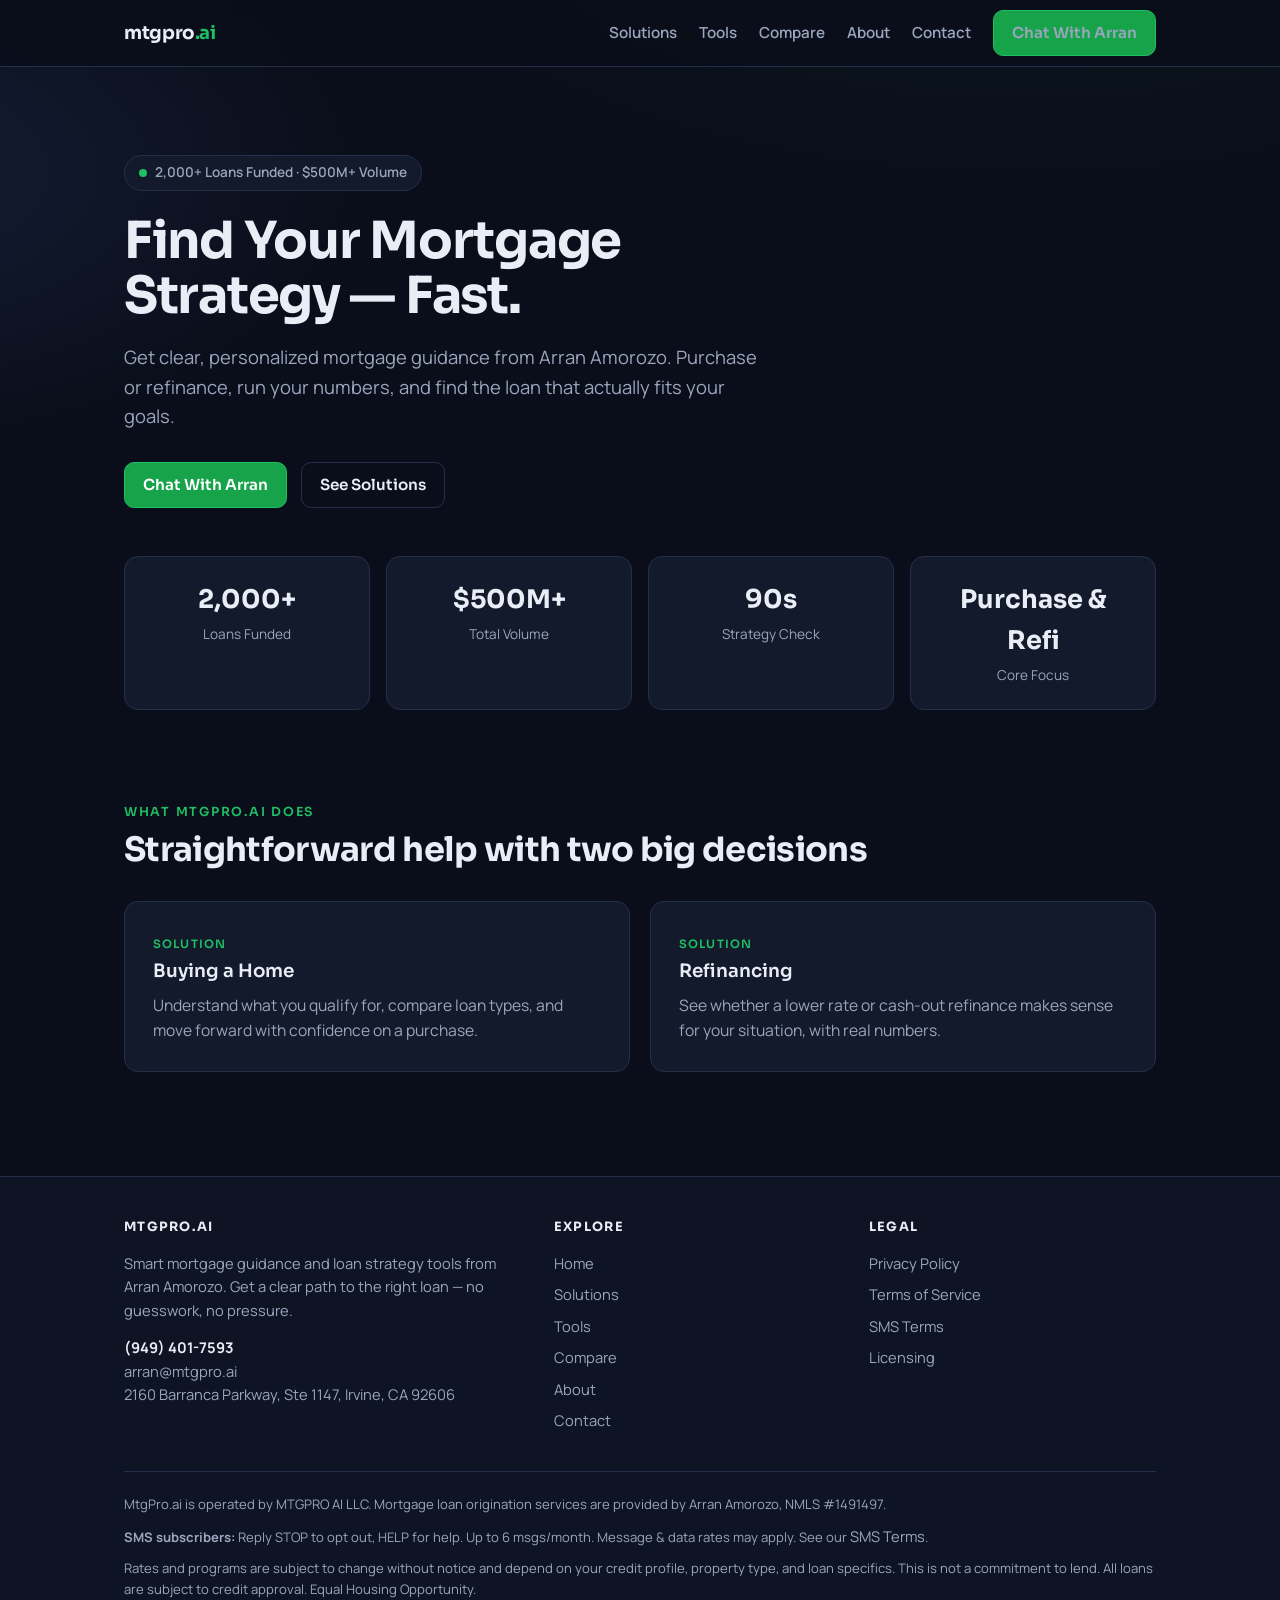
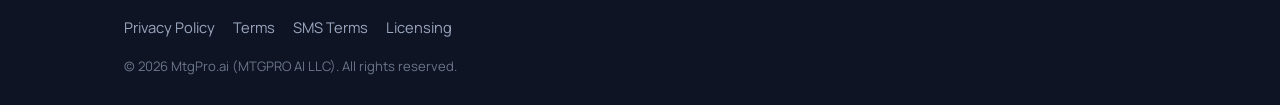
==== index.html @ 5b4d0ce7 "A2P approval microsite for MtgPro.ai (MTGPRO AI LLC) — standalone, temporary" ====
<!DOCTYPE html>
<html lang="en">
<head>
<meta charset="utf-8">
<meta name="viewport" content="width=device-width, initial-scale=1">
<title>Smart Mortgage Guidance | MtgPro.ai</title>
<meta name="description" content="MtgPro.ai — smart mortgage guidance from Arran Amorozo. Purchase, refinance, and loan strategy tools.">
<link rel="preconnect" href="https://fonts.googleapis.com">
<link rel="preconnect" href="https://fonts.gstatic.com" crossorigin>
<link href="https://fonts.googleapis.com/css2?family=Sora:wght@400;600;700&family=Manrope:wght@400;500;600;700&display=swap" rel="stylesheet">
<link rel="stylesheet" href="styles.css">
</head>
<body>
<header class="site">
  <div class="wrap nav">
    <a class="brand" href="index.html">mtgpro<span>.ai</span></a>
    <nav class="links">
      <a href="solutions.html">Solutions</a><a href="tools.html">Tools</a><a href="compare.html">Compare</a><a href="about.html">About</a><a href="contact.html">Contact</a>
      <a class="btn" href="contact.html">Chat With Arran</a>
    </nav>
  </div>
</header>

<section class="hero">
  <div class="wrap">
    <span class="pill"><span class="dot"></span> 2,000+ Loans Funded · $500M+ Volume</span>
    <h1>Find Your Mortgage<br>Strategy — Fast.</h1>
    <p class="lead" style="margin-top:20px;">Get clear, personalized mortgage guidance from Arran Amorozo. Purchase or refinance, run your numbers, and find the loan that actually fits your goals.</p>
    <div class="cta-row">
      <a class="btn" href="contact.html">Chat With Arran</a>
      <a class="btn ghost" href="solutions.html">See Solutions</a>
    </div>
    <div class="stats">
      <div class="stat"><div class="n">2,000+</div><div class="l">Loans Funded</div></div>
      <div class="stat"><div class="n">$500M+</div><div class="l">Total Volume</div></div>
      <div class="stat"><div class="n">90s</div><div class="l">Strategy Check</div></div>
      <div class="stat"><div class="n">Purchase &amp; Refi</div><div class="l">Core Focus</div></div>
    </div>
  </div>
</section>

<section style="padding-top:24px;">
  <div class="wrap">
    <span class="eyebrow">What MtgPro.ai Does</span>
    <h2>Straightforward help with two big decisions</h2>
    <div class="grid two" style="margin-top:24px;">
      <div class="card"><span class="tag">Solution</span><h3>Buying a Home</h3><p>Understand what you qualify for, compare loan types, and move forward with confidence on a purchase.</p></div>
      <div class="card"><span class="tag">Solution</span><h3>Refinancing</h3><p>See whether a lower rate or cash-out refinance makes sense for your situation, with real numbers.</p></div>
    </div>
  </div>
</section>

<footer class="site">
  <div class="wrap">
    <div class="cols">
      <div>
        <h4>MtgPro.ai</h4>
        <p style="font-size:.92rem;">Smart mortgage guidance and loan strategy tools from Arran Amorozo. Get a clear path to the right loan — no guesswork, no pressure.</p>
        <p style="margin-top:14px;font-size:.92rem;"><strong style="color:var(--text)">(949) 401-7593</strong><br>arran@mtgpro.ai<br>2160 Barranca Parkway, Ste 1147, Irvine, CA 92606</p>
      </div>
      <div>
        <h4>Explore</h4>
        <ul>
          <li><a href="index.html">Home</a></li>
          <li><a href="solutions.html">Solutions</a></li>
          <li><a href="tools.html">Tools</a></li>
          <li><a href="compare.html">Compare</a></li>
          <li><a href="about.html">About</a></li>
          <li><a href="contact.html">Contact</a></li>
        </ul>
      </div>
      <div>
        <h4>Legal</h4>
        <ul>
          <li><a href="privacy.html">Privacy Policy</a></li>
          <li><a href="terms.html">Terms of Service</a></li>
          <li><a href="sms-terms.html">SMS Terms</a></li>
          <li><a href="licensing.html">Licensing</a></li>
        </ul>
      </div>
    </div>
    <div class="disclaimer">
      <p>MtgPro.ai is operated by MTGPRO AI LLC. Mortgage loan origination services are provided by Arran Amorozo, NMLS #1491497.</p>
      <p><strong>SMS subscribers:</strong> Reply STOP to opt out, HELP for help. Up to 6 msgs/month. Message &amp; data rates may apply. See our <a href="sms-terms.html">SMS Terms</a>.</p>
      <p>Rates and programs are subject to change without notice and depend on your credit profile, property type, and loan specifics. This is not a commitment to lend. All loans are subject to credit approval. Equal Housing Opportunity.</p>
      <div class="legal-links">
        <a href="privacy.html">Privacy Policy</a>
        <a href="terms.html">Terms</a>
        <a href="sms-terms.html">SMS Terms</a>
        <a href="licensing.html">Licensing</a>
      </div>
      <p class="copy">© 2026 MtgPro.ai (MTGPRO AI LLC). All rights reserved.</p>
    </div>
  </div>
</footer>
</body>
</html>
---- styles.css ----
/* ===========================================================
   MtgPro.ai — /arran  | Shared stylesheet (A2P approval site)
   Dark navy + green accent. Self-contained, no frameworks.
   =========================================================== */

:root {
  --bg:        #0a0e1a;
  --bg-2:      #0e1424;
  --surface:   #131a2c;
  --surface-2: #182142;
  --border:    #243049;
  --text:      #e9edf5;
  --muted:     #9aa6bd;
  --faint:     #6b7689;
  --accent:    #16a34a;   /* green CTA, matches site */
  --accent-2:  #1fbf63;
  --navy:      #1b2746;
  --radius:    14px;
  --maxw:      1080px;
  --font-head: "Sora", system-ui, sans-serif;
  --font-body: "Manrope", system-ui, sans-serif;
}

* { box-sizing: border-box; margin: 0; padding: 0; }

html { scroll-behavior: smooth; }

body {
  font-family: var(--font-body);
  background:
    radial-gradient(1200px 600px at 80% -10%, rgba(31,191,99,0.07), transparent 60%),
    radial-gradient(900px 500px at -10% 10%, rgba(27,39,70,0.6), transparent 55%),
    var(--bg);
  color: var(--text);
  line-height: 1.6;
  -webkit-font-smoothing: antialiased;
}

.wrap { max-width: var(--maxw); margin: 0 auto; padding: 0 24px; }

a { color: var(--accent-2); text-decoration: none; }
a:hover { text-decoration: underline; }

/* ---------- Header / nav ---------- */
header.site {
  position: sticky; top: 0; z-index: 50;
  background: rgba(10,14,26,0.82);
  backdrop-filter: blur(10px);
  border-bottom: 1px solid var(--border);
}
.nav {
  display: flex; align-items: center; gap: 28px;
  height: 66px;
}
.brand {
  font-family: var(--font-head);
  font-weight: 700; font-size: 1.15rem;
  color: var(--text); letter-spacing: -0.02em;
}
.brand span { color: var(--accent-2); }
.nav .links { display: flex; gap: 22px; margin-left: auto; align-items: center; }
.nav .links a { color: var(--muted); font-weight: 600; font-size: 0.95rem; }
.nav .links a:hover, .nav .links a.active { color: var(--text); text-decoration: none; }
.btn {
  display: inline-block; font-family: var(--font-head);
  font-weight: 600; font-size: 0.95rem;
  background: var(--accent); color: #fff;
  padding: 10px 18px; border-radius: 10px;
  border: 1px solid var(--accent-2);
  transition: transform .12s ease, background .12s ease;
}
.btn:hover { background: var(--accent-2); text-decoration: none; transform: translateY(-1px); }
.btn.ghost { background: transparent; color: var(--text); border: 1px solid var(--border); }
.btn.ghost:hover { background: var(--surface-2); }

/* ---------- Sections ---------- */
section { padding: 64px 0; }
.eyebrow {
  font-family: var(--font-head); text-transform: uppercase;
  letter-spacing: 0.14em; font-size: 0.78rem; font-weight: 600;
  color: var(--accent-2); margin-bottom: 12px;
}
h1 { font-family: var(--font-head); font-weight: 700; font-size: clamp(2.1rem, 5vw, 3.2rem); line-height: 1.08; letter-spacing: -0.025em; }
h2 { font-family: var(--font-head); font-weight: 700; font-size: clamp(1.5rem, 3.2vw, 2.1rem); letter-spacing: -0.02em; margin-bottom: 14px; }
h3 { font-family: var(--font-head); font-weight: 600; font-size: 1.15rem; margin-bottom: 8px; }
p.lead { font-size: 1.15rem; color: var(--muted); max-width: 640px; }
p { color: var(--muted); }
p + p { margin-top: 14px; }

/* ---------- Hero ---------- */
.hero { padding: 88px 0 64px; }
.pill {
  display: inline-flex; align-items: center; gap: 8px;
  background: var(--surface); border: 1px solid var(--border);
  color: var(--muted); font-size: 0.85rem; font-weight: 600;
  padding: 6px 14px; border-radius: 999px; margin-bottom: 22px;
}
.pill .dot { width: 8px; height: 8px; border-radius: 50%; background: var(--accent-2); }
.hero .cta-row { display: flex; gap: 14px; margin-top: 30px; flex-wrap: wrap; }

/* ---------- Stat strip ---------- */
.stats { display: grid; grid-template-columns: repeat(4, 1fr); gap: 16px; margin-top: 48px; }
.stat { background: var(--surface); border: 1px solid var(--border); border-radius: var(--radius); padding: 22px; text-align: center; }
.stat .n { font-family: var(--font-head); font-size: 1.6rem; font-weight: 700; color: var(--text); }
.stat .l { font-size: 0.85rem; color: var(--muted); margin-top: 4px; }

/* ---------- Cards ---------- */
.grid { display: grid; gap: 20px; }
.grid.two { grid-template-columns: 1fr 1fr; }
.grid.three { grid-template-columns: repeat(3, 1fr); }
.card {
  background: var(--surface); border: 1px solid var(--border);
  border-radius: var(--radius); padding: 28px;
}
.card h3 { color: var(--text); }
.card p { font-size: 0.98rem; }
.card .tag { font-family: var(--font-head); font-size: 0.72rem; font-weight: 600; text-transform: uppercase; letter-spacing: 0.1em; color: var(--accent-2); }

/* ---------- Compare table ---------- */
table.cmp { width: 100%; border-collapse: collapse; background: var(--surface); border: 1px solid var(--border); border-radius: var(--radius); overflow: hidden; }
table.cmp th, table.cmp td { padding: 16px 18px; text-align: left; border-bottom: 1px solid var(--border); font-size: 0.97rem; }
table.cmp thead th { font-family: var(--font-head); background: var(--surface-2); color: var(--text); font-size: 0.9rem; }
table.cmp td { color: var(--muted); }
table.cmp td:first-child { color: var(--text); font-weight: 600; }
table.cmp tr:last-child td { border-bottom: none; }

/* ---------- Contact / chat ---------- */
.contact-grid { display: grid; grid-template-columns: 1.1fr 0.9fr; gap: 24px; align-items: start; }
.info-row { display: flex; gap: 14px; align-items: flex-start; padding: 16px 0; border-bottom: 1px solid var(--border); }
.info-row:last-child { border-bottom: none; }
.info-row .ic { width: 38px; height: 38px; flex: none; border-radius: 10px; background: var(--surface-2); display: grid; place-items: center; color: var(--accent-2); font-size: 1.1rem; }
.info-row .k { font-size: 0.8rem; color: var(--faint); text-transform: uppercase; letter-spacing: 0.08em; }
.info-row .v { color: var(--text); font-weight: 600; }
.chat-card { background: var(--surface); border: 1px solid var(--border); border-radius: var(--radius); padding: 26px; }
.consent { font-size: 0.82rem; color: var(--faint); line-height: 1.5; margin-top: 18px; padding-top: 18px; border-top: 1px solid var(--border); }
.chat-embed { min-height: 120px; border: 1px dashed var(--border); border-radius: 10px; display: grid; place-items: center; text-align: center; color: var(--faint); padding: 22px; margin-top: 8px; font-size: 0.9rem; }

/* ---------- Legal pages ---------- */
.legal { padding: 56px 0 72px; }
.legal h2 { margin-top: 34px; }
.legal h2:first-of-type { margin-top: 18px; }
.legal p, .legal li { color: var(--muted); }
.legal ul { margin: 12px 0 12px 22px; }
.legal li { margin-bottom: 8px; }
.legal .updated { color: var(--faint); font-size: 0.9rem; }
.legal strong { color: var(--text); }

/* ---------- Footer ---------- */
footer.site { border-top: 1px solid var(--border); background: var(--bg-2); padding: 40px 0 28px; margin-top: 40px; }
footer.site .cols { display: grid; grid-template-columns: 1.4fr 1fr 1fr; gap: 28px; }
footer.site h4 { font-family: var(--font-head); font-size: 0.8rem; text-transform: uppercase; letter-spacing: 0.1em; color: var(--text); margin-bottom: 14px; }
footer.site a, footer.site li { color: var(--muted); font-size: 0.92rem; }
footer.site ul { list-style: none; }
footer.site li { margin-bottom: 8px; }
.disclaimer { margin-top: 30px; padding-top: 22px; border-top: 1px solid var(--border); color: var(--faint); font-size: 0.82rem; line-height: 1.6; }
.disclaimer p + p { margin-top: 10px; }
.legal-links { display: flex; gap: 18px; flex-wrap: wrap; margin-top: 16px; font-size: 0.85rem; }
.copy { margin-top: 16px; color: var(--faint); font-size: 0.82rem; }

/* ---------- Responsive ---------- */
@media (max-width: 860px) {
  .nav .links { display: none; }
  .stats { grid-template-columns: 1fr 1fr; }
  .grid.two, .grid.three, .contact-grid { grid-template-columns: 1fr; }
  footer.site .cols { grid-template-columns: 1fr; }
}
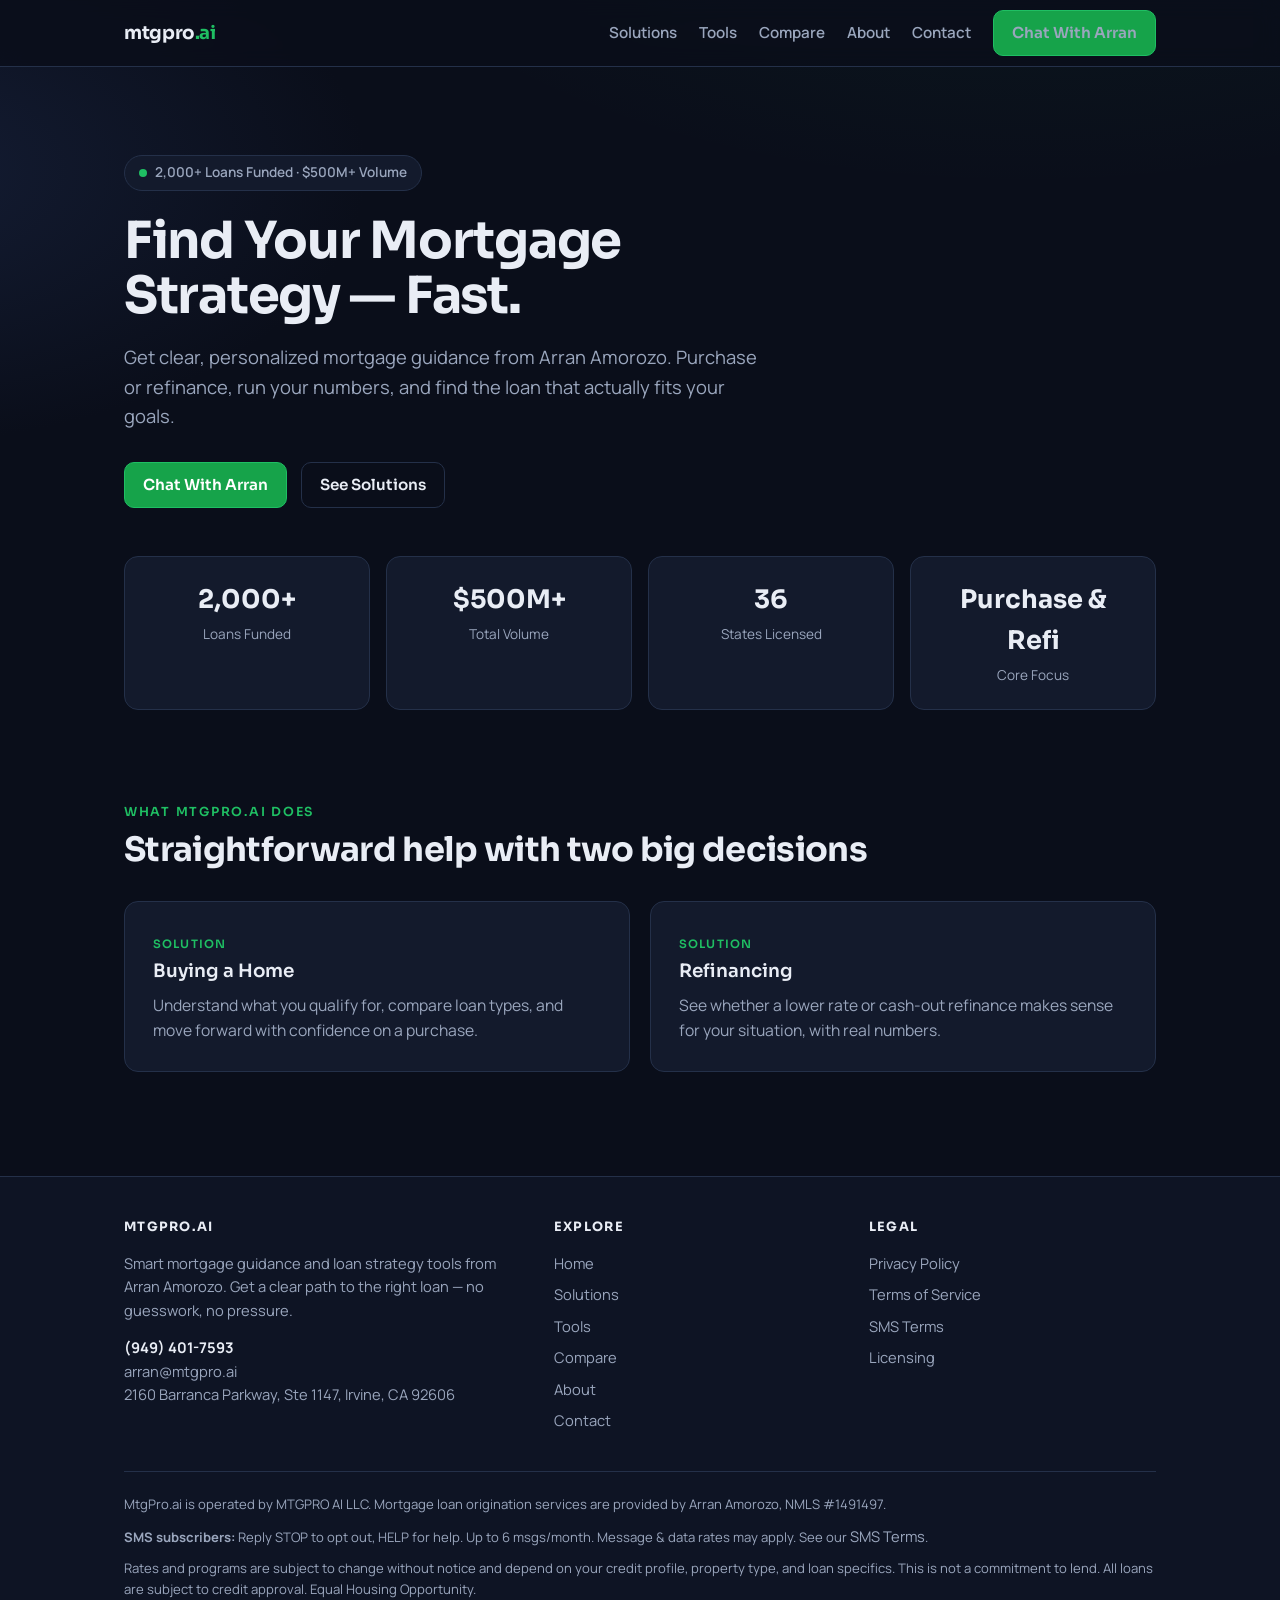
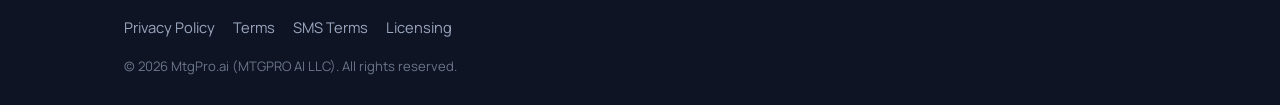
==== commit e898573a: "Replace 90s stat with 36 States Licensed" ====
--- a/index.html
+++ b/index.html
@@ -33,7 +33,7 @@
     <div class="stats">
       <div class="stat"><div class="n">2,000+</div><div class="l">Loans Funded</div></div>
       <div class="stat"><div class="n">$500M+</div><div class="l">Total Volume</div></div>
-      <div class="stat"><div class="n">90s</div><div class="l">Strategy Check</div></div>
+      <div class="stat"><div class="n">36</div><div class="l">States Licensed</div></div>
       <div class="stat"><div class="n">Purchase &amp; Refi</div><div class="l">Core Focus</div></div>
     </div>
   </div>
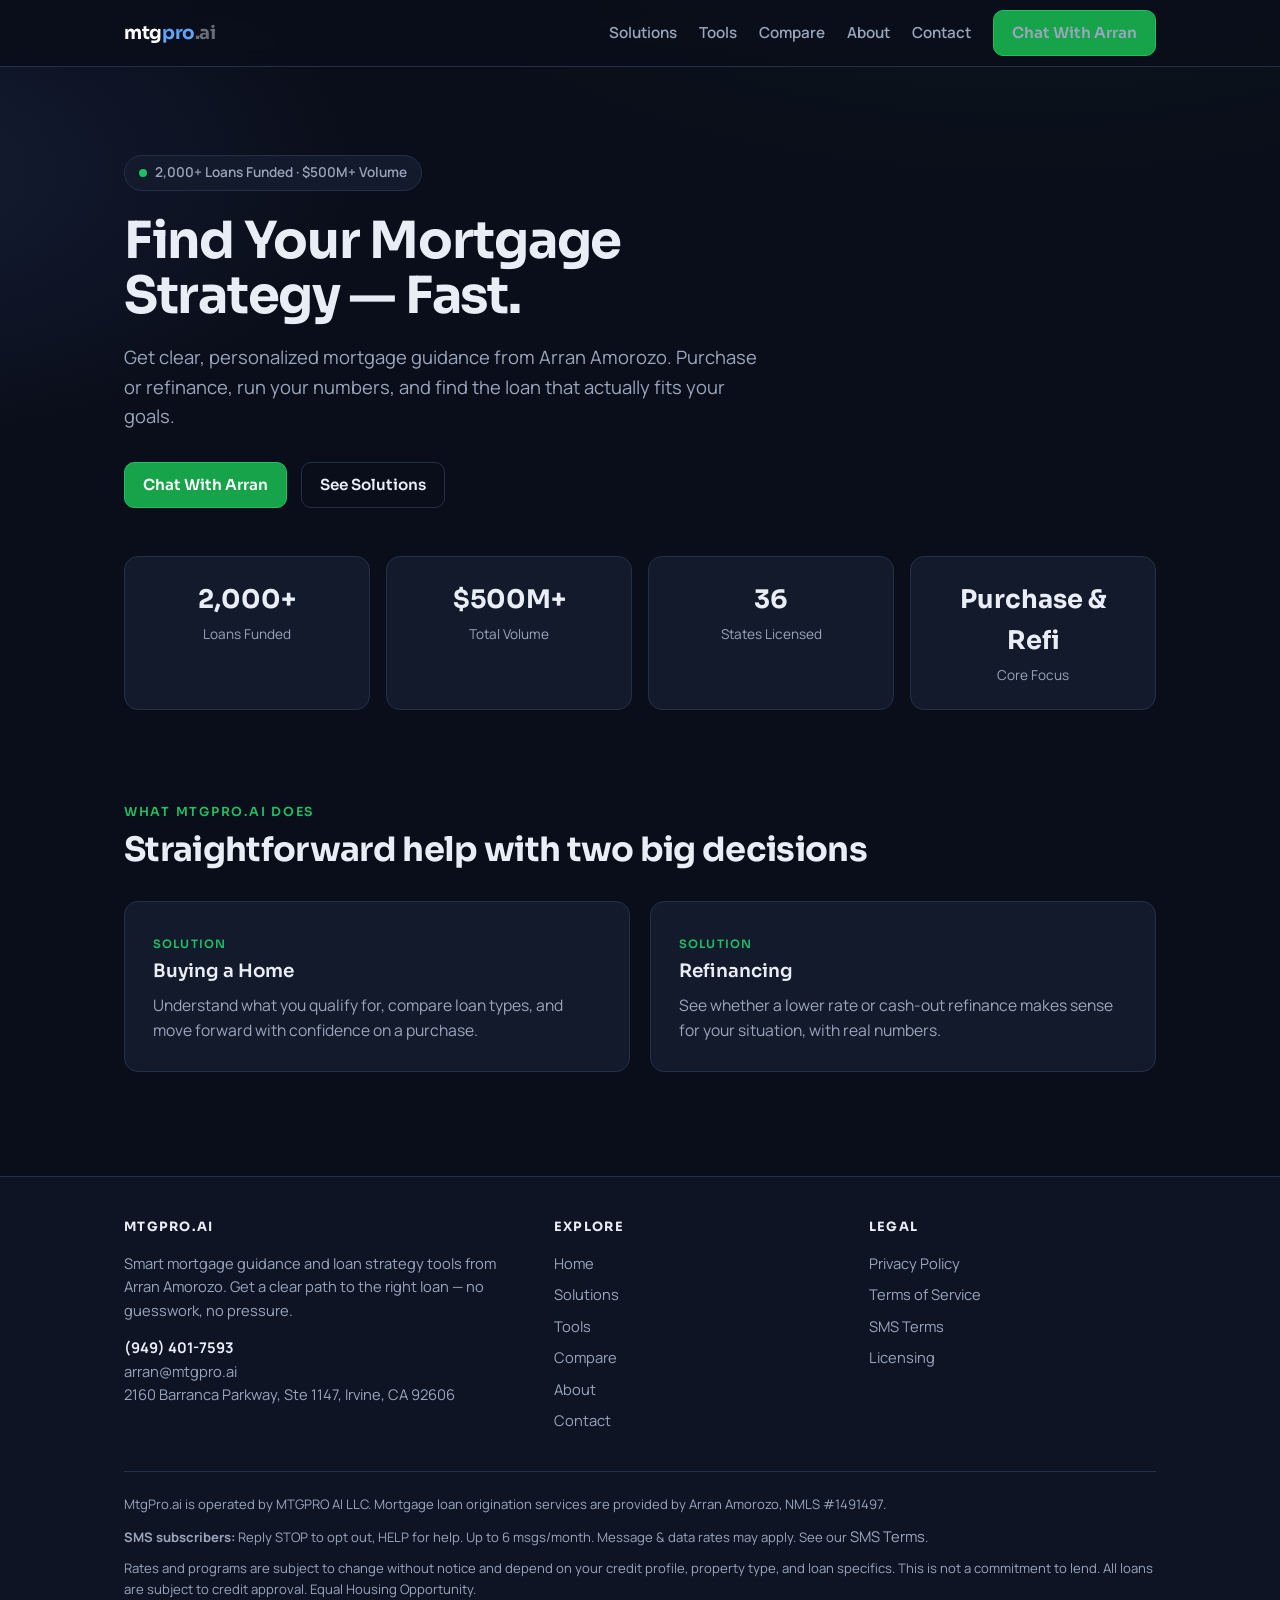
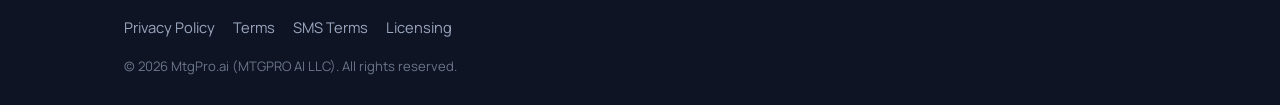
==== commit 9fd68f26: "Match logo to live site: mtg (white) / pro (blue) / .ai (white 40%)" ====
--- a/index.html
+++ b/index.html
@@ -13,7 +13,7 @@
 <body>
 <header class="site">
   <div class="wrap nav">
-    <a class="brand" href="index.html">mtgpro<span>.ai</span></a>
+    <a class="brand" href="index.html">mtg<span class="b-pro">pro</span><span class="b-ai">.ai</span></a>
     <nav class="links">
       <a href="solutions.html">Solutions</a><a href="tools.html">Tools</a><a href="compare.html">Compare</a><a href="about.html">About</a><a href="contact.html">Contact</a>
       <a class="btn" href="contact.html">Chat With Arran</a>
--- a/styles.css
+++ b/styles.css
@@ -55,9 +55,10 @@
 .brand {
   font-family: var(--font-head);
   font-weight: 700; font-size: 1.15rem;
-  color: var(--text); letter-spacing: -0.02em;
+  color: #ffffff; letter-spacing: -0.02em;
 }
-.brand span { color: var(--accent-2); }
+.brand .b-pro { color: #60a5fa; }
+.brand .b-ai  { color: rgba(255,255,255,0.40); }
 .nav .links { display: flex; gap: 22px; margin-left: auto; align-items: center; }
 .nav .links a { color: var(--muted); font-weight: 600; font-size: 0.95rem; }
 .nav .links a:hover, .nav .links a.active { color: var(--text); text-decoration: none; }
